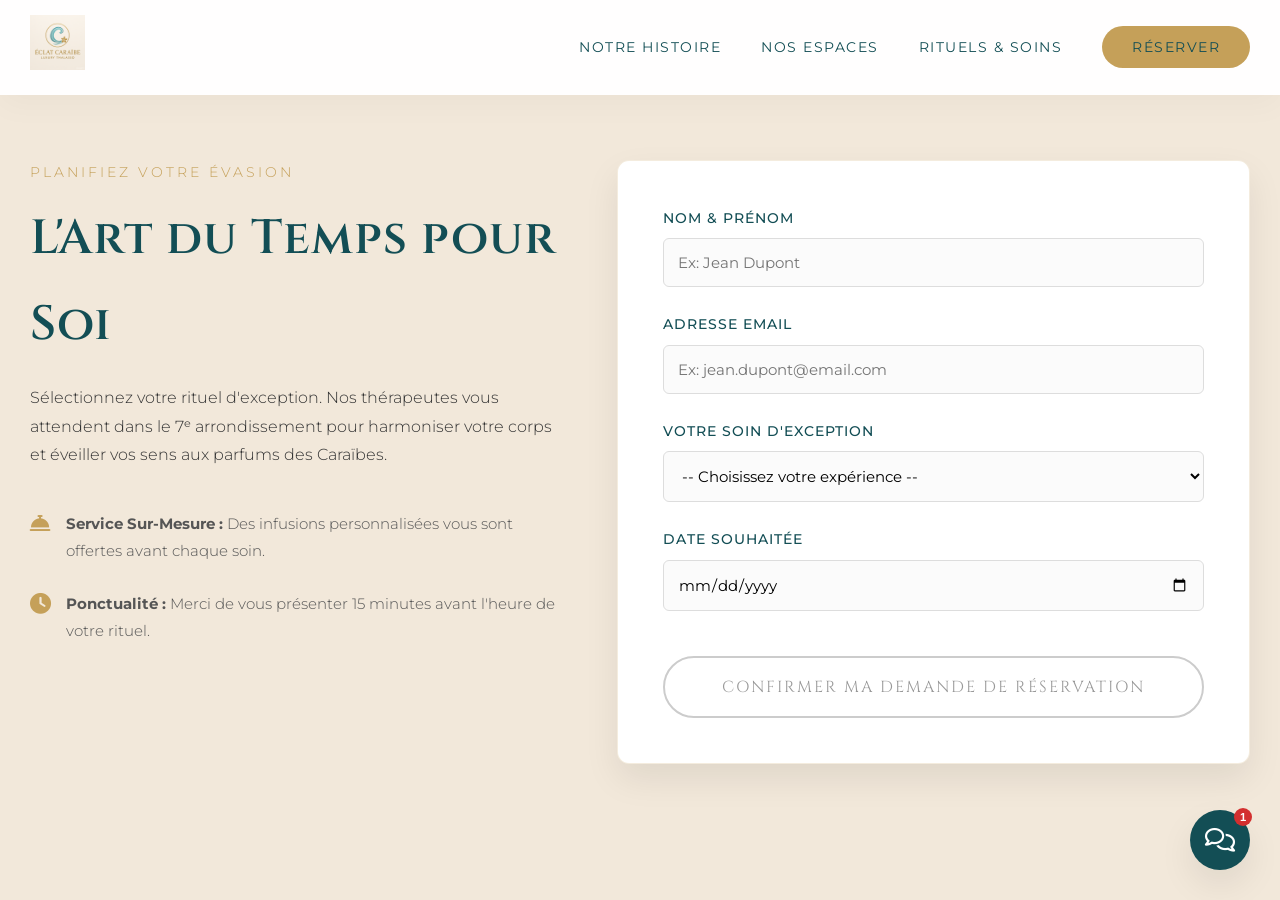
==== formulaire.html @ 7c15fc63 "Add files via upload" ====
<!DOCTYPE html>
<html lang="fr">
<head>
    <meta charset="UTF-8">
    <meta name="viewport" content="width=device-width, initial-scale=1.0">
    <title>Réserver votre Instant | Éclat Caraïbe</title>
    <link rel="stylesheet" href="styles.css">
    <link href="https://fonts.googleapis.com/css2?family=Cinzel:wght@400;600&family=Montserrat:wght@300;400;500&display=swap" rel="stylesheet">
    <link rel="stylesheet" href="https://cdnjs.cloudflare.com/ajax/libs/font-awesome/6.0.0/css/all.min.css">
</head>
<body class="bg-light">

    <header class="scrolled">
        <div class="container nav-container">
            <a href="index.html" class="logo-link">
                <img src="télécharger.png" alt="Éclat Caraïbe Logo" class="logo">
            </a>
            <nav>
                <ul class="nav-links">
                    <li><a href="index.html#concept">Notre Histoire</a></li>
                    <li><a href="index.html#espaces">Nos Espaces</a></li>
                    <li><a href="index.html#rituels">Rituels & Soins</a></li>
                    <li><a href="formulaire.html" class="btn-reserver">Réserver</a></li>
                </ul>
            </nav>
        </div>
    </header>

    <main class="section reservation-section">
        <div class="container unique-form-container">
            
            <div class="form-intro">
                <span class="pre-title">Planifiez votre évasion</span>
                <h1 class="section-title">L'Art du Temps pour Soi</h1>
                <p>Sélectionnez votre rituel d'exception. Nos thérapeutes vous attendent dans le 7ᵉ arrondissement pour harmoniser votre corps et éveiller vos sens aux parfums des Caraïbes.</p>
                
                <div class="info-prestige">
                    <div class="info-item">
                        <i class="fa-solid fa-bell-concierge"></i>
                        <p><strong>Service Sur-Mesure :</strong> Des infusions personnalisées vous sont offertes avant chaque soin.</p>
                    </div>
                    <div class="info-item">
                        <i class="fa-solid fa-clock"></i>
                        <p><strong>Ponctualité :</strong> Merci de vous présenter 15 minutes avant l'heure de votre rituel.</p>
                    </div>
                </div>
            </div>

            <div class="form-card shadow">
                <form id="spa-booking-form">
                    
                    <div class="form-group">
                        <label for="client-name">Nom & Prénom</label>
                        <input type="text" id="client-name" placeholder="Ex: Jean Dupont" required>
                    </div>

                    <div class="form-group">
                        <label for="client-email">Adresse Email</label>
                        <input type="email" id="client-email" placeholder="Ex: jean.dupont@email.com" required>
                    </div>

                    <div class="form-group">
                        <label for="soin-select">Votre Soin d'Exception</label>
                        <select id="soin-select" required>
                            <option value="" disabled selected>-- Choisissez votre expérience --</option>
                            <option value="ocean">Rituel Océan (Soin Signature aux coquillages chauffés) - 1h30</option>
                            <option value="foret">Cabine Forêt Tropicale (Immersion sensorielle Basse-Terre) - 1h00</option>
                            <option value="sel">Grotte de Sel Marin (Purification & Brume des Caraïbes) - 45min</option>
                            <option value="vagues">Massage Vagues des Caraïbes (Huiles précieuses) - 1h15</option>
                            <option value="bassin">Bassin d'Immersion Tropicale (Lagon chauffé privé) - 1h00</option>
                        </select>
                    </div>

                    <div class="form-group">
                        <label for="booking-date">Date Souhaitée</label>
                        <input type="date" id="booking-date" required>
                    </div>

                    <div class="form-group" id="slots-container" style="display:none;">
                        <label>Horaires Disponibles</label>
                        <div class="time-slots-grid">
                            </div>
                        <input type="hidden" id="selected-time" required>
                    </div>

                    <button type="submit" class="btn-outline btn-submit-form" id="btn-valider" disabled>Confirmer ma demande de réservation</button>
                </form>
                <div id="success-message" class="success-box" style="display:none;">
                    <i class="fa-regular fa-circle-check"></i>
                    <h4>Demande Enregistrée</h4>
                    <p>Votre demande de rituel chez Éclat Caraïbe est en cours de validation. Un email de confirmation vous a été envoyé.</p>
                </div>
            </div>

        </div>
    </main>

    <div class="chatbot-wrapper">
        <button class="chatbot-toggle-btn shadow" id="chatbot-toggle">
            <i class="fa-regular fa-comments"></i>
            <span class="badge-bot">1</span>
        </button>

        <div class="chatbot-window shadow" id="chatbot-window">
            <div class="chatbot-header">
                <div class="bot-profile">
                    <div class="bot-avatar">EC</div>
                    <div>
                        <h4>L'Assistant Éclat</h4>
                        <span class="status"><i class="fa-solid fa-circle"></i> En ligne</span>
                    </div>
                </div>
                <button class="close-bot" id="close-chatbot"><i class="fa-solid fa-xmark"></i></button>
            </div>
            
            <div class="chatbot-messages" id="chatbot-messages">
                <div class="msg bot-msg">
                    <p>Bonjour ! Je suis l'assistant virtuel d'Éclat Caraïbe. ✨</p>
                </div>
                <div class="msg bot-msg">
                    <p>Une question sur la <strong>Cabine Forêt Tropicale</strong>, la <strong>Grotte de Sel</strong> ou notre <strong>Rituel Océan</strong> aux coquillages chauds ? Écrivez-moi, je vous guide dans votre voyage.</p>
                </div>
            </div>

            <div class="chatbot-input-area">
                <input type="text" id="chatbot-input" placeholder="Posez votre question ici...">
                <button id="chatbot-send"><i class="fa-solid fa-paper-plane"></i></button>
            </div>
        </div>
    </div>

    <script src="reservation.js"></script>
</body>
</html>
---- styles.css ----
/* =========================================
   FEUILLE DE STYLE V2.0 - ÉCLAT CARAÏBE
   Identité : Chic Parisien & Exotisme Guadeloupéen
   ========================================= */

/* 1. VARIABLES DE MARQUE (La Palette Fusion)
   ----------------------------------------- */
:root {
    /* Couleurs Principales */
    --primary: #134e55;         /* Vert Caraïbes Profond (Océan/Jungle) - de image_3.png */
    --secondary: #c5a059;       /* Or Champagne Parisien (Dorures/Luxe) - de image_0.png */
    
    /* Couleurs de Fond et Neutres */
    --bg-light: #f2e8da;        /* Sable de Marie-Galante (Chaleur) */
    --bg-dark: #1a3c40;         /* Forêt Nocturne (Profondeur) */
    --white: #ffffff;
    
    /* Couleurs de Texte */
    --text-dark: #333333;       /* Texte Principal (Sérieux) */
    --text-light: #f5f5f5;      /* Texte sur fond sombre */
    --text-light-subtle: #b0bec5; /* Gris Volcanique (Sous-titres sur fond sombre) */
    
    /* Typographie de Fusion */
    --font-heading: 'Cinzel', serif;   /* Prestige Parisien (Classique) */
    --font-body: 'Montserrat', sans-serif; /* Structure & Modernité (Lisibilité) */
    
    /* Divers */
    --shadow-premium: 0 15px 35px rgba(0,0,0,0.08); /* Ombre douce et sophistiquée */
    --transition-smooth: 0.4s cubic-bezier(0.4, 0, 0.2, 1);
}

/* 2. BASE & RESET
   ----------------------------------------- */
* {
    margin: 0;
    padding: 0;
    box-sizing: border-box;
}

html {
    scroll-behavior: smooth;
    font-size: 16px; /* Taille de base uniforme */
}

body {
    font-family: var(--font-body);
    color: var(--text-dark);
    background-color: var(--white);
    line-height: 1.8; /* Espacement de texte plus aéré, luxueux */
    font-weight: 300; /* Plus léger, plus chic */
}

.container {
    max-width: 1300px; /* Plus large pour les grands écrans */
    margin: 0 auto;
    padding: 0 30px;
}

.section {
    padding: 120px 0; /* Plus d'espace entre les sections */
}

.bg-light {
    background-color: var(--bg-light);
}

.text-center {
    text-align: center;
}

/* 3. TYPOGRAPHIE NARRATIVE
   ----------------------------------------- */
h1, h2, h3, h4 {
    font-family: var(--font-heading);
    font-weight: 600;
    letter-spacing: 1px; /* Espacement subtil */
}

.section-title {
    font-size: 3rem; /* Grand titre prestigieux */
    color: var(--primary);
    margin-bottom: 15px;
    position: relative;
    display: inline-block;
}

/* Sous-titre texturé */
.section-subtitle {
    font-size: 1.1rem;
    color: var(--secondary);
    margin-bottom: 35px;
    font-weight: 500;
    text-transform: uppercase;
    letter-spacing: 3px; /* Très espacé, signature de luxe */
    font-family: var(--font-body);
}

/* 4. BOUTONS & INTERACTION PREMIUM
   ----------------------------------------- */
a { text-decoration: none; transition: var(--transition-smooth); }

.btn-reserver {
    background-color: var(--secondary);
    color: var(--white);
    padding: 12px 30px;
    border-radius: 30px;
    font-weight: 500;
    font-family: var(--font-body);
    text-transform: uppercase;
    font-size: 0.85rem;
    letter-spacing: 1px;
}

.btn-reserver:hover {
    background-color: #b5952f; /* Or plus chaud au survol */
    transform: translateY(-2px);
}

.btn-outline {
    display: inline-block;
    border: 2px solid var(--secondary);
    color: var(--secondary);
    padding: 18px 50px;
    border-radius: 35px;
    font-size: 1rem;
    font-family: var(--font-heading);
    text-transform: uppercase;
    letter-spacing: 2px;
    transition: var(--transition-smooth);
    margin-top: 40px;
}

.btn-outline:hover {
    background-color: var(--secondary);
    color: var(--white);
    box-shadow: var(--shadow-premium);
}

/* 5. NAVBAR (Élégance discrète)
   ----------------------------------------- */
header {
    position: fixed;
    top: 0;
    width: 100%;
    z-index: 1000;
    transition: var(--transition-smooth);
    padding: 25px 0;
}

/* Navbar Scrollee (Parisienne Classique) */
header.scrolled {
    background-color: rgba(255, 255, 255, 0.96);
    box-shadow: 0 10px 30px rgba(0,0,0,0.03);
    padding: 15px 0;
}

.nav-container {
    display: flex;
    justify-content: space-between;
    align-items: center;
}

.logo {
    height: 70px;
    transition: var(--transition-smooth);
}

header.scrolled .logo {
    height: 55px;
}

.nav-links {
    list-style: none;
    display: flex;
    align-items: center;
    gap: 40px;
}

.nav-links a {
    color: var(--text-light); /* Blanc sur l'image Hero */
    font-weight: 400;
    font-size: 0.9rem;
    text-transform: uppercase;
    letter-spacing: 1.5px;
}

/* Liens sur Navbar Scrollee */
header.scrolled .nav-links a {
    color: var(--primary);
}

header.scrolled .nav-links a:hover {
    color: var(--secondary);
}

/* Hamburger mobile */
.hamburger {
    display: none;
    flex-direction: column;
    gap: 6px;
    cursor: pointer;
}

.hamburger span {
    width: 28px;
    height: 2px;
    background-color: var(--secondary);
}

/* 6. HERO SECTION (L'Image de Marque)
   ----------------------------------------- */
.hero {
    height: 100vh;
    background-size: cover;
    background-position: center;
    display: flex;
    align-items: center;
    justify-content: center;
    text-align: center;
    position: relative;
}

/* Overlay léger pour la lisibilité */
.hero::after {
    content: '';
    position: absolute;
    top: 0; left: 0; width: 100%; height: 100%;
    background: linear-gradient(135deg, rgba(19, 78, 85, 0.6) 0%, rgba(26, 60, 64, 0.2) 100%);
    z-index: 1;
}

.hero-content {
    position: relative;
    z-index: 2;
    max-width: 900px;
    color: var(--text-light);
    padding: 0 20px;
}

.hero h1 {
    font-size: 4.5rem; /* Immense, accrocheur */
    line-height: 1.1;
    margin-bottom: 25px;
    font-weight: 400; /* Légèreté du Cinzel */
}

.hero p {
    font-size: 1.3rem;
    font-weight: 200; /* Ultra léger */
    letter-spacing: 1px;
}

/* 7. CONCEPT SPLIT (Narratif)
   ----------------------------------------- */
.split-layout {
    display: flex;
    align-items: center;
    gap: 80px;
}

.text-content { flex: 1; }
.image-content { flex: 1; }

.text-content h3 {
    font-family: var(--font-body);
    text-transform: uppercase;
    color: var(--secondary);
    font-size: 0.9rem;
    letter-spacing: 3px;
    margin-bottom: 10px;
}

.text-content p {
    margin-bottom: 25px;
    color: #444;
    font-size: 1.1rem;
}

.rounded-img {
    border-radius: 12px;
    width: 100%;
    transition: var(--transition-smooth);
}

.image-content:hover .rounded-img {
    transform: scale(1.02); /* Effet discret de profondeur */
}

.shadow {
    box-shadow: var(--shadow-premium);
}

/* 8. CARDS GRID (Espaces/Luxe)
   ----------------------------------------- */
.grid-3 {
    display: grid;
    grid-template-columns: repeat(3, 1fr);
    gap: 40px;
}

.card {
    background: var(--white);
    border-radius: 12px;
    overflow: hidden;
    box-shadow: 0 5px 20px rgba(0,0,0,0.03); /* Ombre plus légère */
    border-bottom: 4px solid #eee; /* Bordure discrète par défaut */
    transition: var(--transition-smooth);
    display: flex;
    flex-direction: column;
}

.card:hover {
    transform: translateY(-8px);
    border-bottom: 4px solid var(--secondary); /* Bordure dorée au survol */
    box-shadow: var(--shadow-premium);
}

.card img {
    width: 100%;
    height: 280px;
    object-fit: cover;
}

.card-body {
    padding: 35px;
    flex: 1;
    display: flex;
    flex-direction: column;
    justify-content: space-between;
}

.card-body h4 {
    color: var(--primary);
    font-size: 1.4rem;
    margin-bottom: 15px;
    font-family: var(--font-heading);
}

.card-body p {
    color: #666;
    font-size: 0.95rem;
    margin-bottom: 20px;
}

/* Plan 3D */
.full-img {
    width: 100%;
    max-width: 900px;
    display: block;
    margin: 0 auto;
}

/* 9. SERVICES LIST (Menu Prestige)
   ----------------------------------------- */
.services-list {
    max-width: 850px;
    margin: 60px auto 0;
}

.service-item {
    border-bottom: 1px solid #eee; /* Ligne de séparation fine */
    padding: 35px 0;
    transition: var(--transition-smooth);
}

.service-item:hover {
    background-color: #fafafa;
    padding-left: 10px; /* Effet discret de décalage */
}

.service-item:last-child { border-bottom: none; }

.service-header {
    display: flex;
    justify-content: space-between;
    align-items: center;
    margin-bottom: 15px;
}

.service-header h4 {
    color: var(--primary);
    font-size: 1.5rem;
    font-family: var(--font-heading);
}

.price {
    background-color: var(--bg-light); /* Fond de sous-titre doré doux */
    color: var(--secondary);
    padding: 6px 18px;
    border-radius: 20px;
    font-size: 0.8rem;
    font-weight: 600;
    text-transform: uppercase;
    font-family: var(--font-body);
    letter-spacing: 1px;
}

.service-item p { 
    color: #555; 
    font-weight: 300;
    max-width: 700px;
}

/* 10. FOOTER (Conclusion Sobre)
   ----------------------------------------- */
footer {
    background-color: var(--primary);
    color: var(--text-light);
    padding: 80px 0 30px;
}

.footer-grid {
    display: grid;
    grid-template-columns: 2fr 1fr 1fr;
    gap: 50px;
    margin-bottom: 50px;
}

.footer-logo {
    height: 90px;
    margin-bottom: 25px;
    filter: brightness(0) invert(1); /* Logo en blanc */
}

.footer-brand p {
    color: var(--text-light-subtle);
    font-family: var(--font-body);
    font-weight: 200;
    max-width: 400px;
}

footer h4 {
    color: var(--secondary);
    margin-bottom: 25px;
    font-size: 1.2rem;
    text-transform: uppercase;
    letter-spacing: 2px;
    font-family: var(--font-body);
}

.footer-contact p, .footer-social a {
    color: var(--text-light-subtle);
    margin-bottom: 12px;
    display: block;
    font-weight: 300;
}

.footer-social ul { list-style: none; }
.footer-social a:hover { color: var(--secondary); }

.footer-bottom {
    text-align: center;
    padding-top: 30px;
    border-top: 1px solid rgba(255,255,255,0.05); /* Ligne très discrète */
    color: rgba(255,255,255,0.3); /* Texte estompé */
    font-size: 0.85rem;
}

/* 11. RESPONSIVE DESIGN (Adaptabilité)
   ----------------------------------------- */
@media (max-width: 1024px) {
    .hero h1 { font-size: 3.5rem; }
    .split-layout { gap: 40px; flex-direction: column; text-align: center;}
    .grid-3 { grid-template-columns: 1fr 1fr; }
    .footer-grid { grid-template-columns: 1fr 1fr; }
}

@media (max-width: 768px) {
    .section { padding: 80px 0; }
    .section-title { font-size: 2.2rem; }
    .nav-links { display: none; } /* Hamburger nécessaire pour complet mobile */
    .hamburger { display: flex; }
    .hero h1 { font-size: 2.8rem; }
    .grid-3, .footer-grid { grid-template-columns: 1fr; }
    .hero-content p { font-size: 1rem; }
}

/* =========================================
   STYLES COMPLÉMENTAIRES - FORMULAIRE & CHATBOT
   ========================================= */

/* Layout du formulaire */
.reservation-section {
    padding-top: 160px; /* Espace pour la navbar fixe */
}

.unique-form-container {
    display: grid;
    grid-template-columns: 1fr 1.2fr;
    gap: 60px;
    align-items: start;
}

.form-intro .pre-title {
    font-size: 0.9rem;
    text-transform: uppercase;
    letter-spacing: 3px;
    color: var(--secondary);
    display: block;
    margin-bottom: 10px;
}

.info-prestige {
    margin-top: 40px;
}

.info-item {
    display: flex;
    align-items: flex-start;
    gap: 15px;
    margin-bottom: 25px;
}

.info-item i {
    color: var(--secondary);
    font-size: 1.3rem;
    margin-top: 4px;
}

.info-item p {
    font-size: 0.95rem;
    color: #555;
}

/* Carte Formulaire */
.form-card {
    background: var(--white);
    padding: 45px;
    border-radius: 12px;
    border: 1px solid rgba(197, 160, 89, 0.2);
}

.form-group {
    margin-bottom: 25px;
}

.form-group label {
    display: block;
    font-size: 0.85rem;
    font-weight: 500;
    text-transform: uppercase;
    letter-spacing: 1px;
    margin-bottom: 8px;
    color: var(--primary);
}

.form-group input[type="text"],
.form-group input[type="email"],
.form-group input[type="date"],
.form-group select {
    width: 100%;
    padding: 14px;
    border: 1px solid #ddd;
    border-radius: 6px;
    font-family: var(--font-body);
    font-size: 0.95rem;
    transition: var(--transition-smooth);
    background-color: #fbfbfb;
}

.form-group input:focus,
.form-group select:focus {
    outline: none;
    border-color: var(--secondary);
    background-color: var(--white);
    box-shadow: 0 0 8px rgba(197, 160, 89, 0.15);
}

/* Grille des Horaires disponibles */
.time-slots-grid {
    display: grid;
    grid-template-columns: repeat(auto-fill, minmax(90px, 1fr));
    gap: 12px;
    margin-top: 10px;
}

.slot-btn {
    background: var(--white);
    border: 1px solid #ccc;
    padding: 10px;
    text-align: center;
    border-radius: 6px;
    cursor: pointer;
    font-size: 0.9rem;
    font-weight: 400;
    transition: all 0.2s ease;
}

.slot-btn:hover {
    border-color: var(--primary);
    color: var(--primary);
}

.slot-btn.active {
    background-color: var(--primary);
    color: var(--white);
    border-color: var(--primary);
}

.btn-submit-form {
    width: 100%;
    margin-top: 20px;
}

.btn-submit-form:disabled {
    border-color: #ccc;
    color: #999;
    cursor: not-allowed;
    background: none;
}

.success-box {
    text-align: center;
    padding: 20px 0;
}

.success-box i {
    font-size: 3.5rem;
    color: #2e7d32;
    margin-bottom: 15px;
}

.success-box h4 {
    font-size: 1.5rem;
    color: var(--primary);
    margin-bottom: 10px;
}

/* =========================================
   STYLE DU TCHATBOT EN COIN
   ========================================= */
.chatbot-wrapper {
    position: fixed;
    bottom: 30px;
    right: 30px;
    z-index: 2000;
    font-family: var(--font-body);
}

/* Bouton Rond Flottant */
.chatbot-toggle-btn {
    width: 60px;
    height: 60px;
    border-radius: 50%;
    background-color: var(--primary);
    color: var(--white);
    border: none;
    cursor: pointer;
    font-size: 1.5rem;
    display: flex;
    align-items: center;
    justify-content: center;
    position: relative;
    transition: var(--transition-smooth);
}

.chatbot-toggle-btn:hover {
    background-color: var(--secondary);
    transform: scale(1.05);
}

.badge-bot {
    position: absolute;
    top: -2px;
    right: -2px;
    background: #d32f2f;
    color: white;
    font-size: 0.7rem;
    width: 18px;
    height: 18px;
    border-radius: 50%;
    display: flex;
    align-items: center;
    justify-content: center;
    font-weight: bold;
}

/* Fenêtre principale du Chat */
.chatbot-window {
    position: absolute;
    bottom: 80px;
    right: 0;
    width: 360px;
    height: 480px;
    background: var(--white);
    border-radius: 12px;
    display: flex;
    flex-direction: column;
    overflow: hidden;
    transform: translateY(20px);
    opacity: 0;
    pointer-events: none;
    transition: all 0.3s cubic-bezier(0.4, 0, 0.2, 1);
    border: 1px solid rgba(19, 78, 85, 0.1);
}

.chatbot-window.open {
    transform: translateY(0);
    opacity: 1;
    pointer-events: auto;
}

/* Header de la fenêtre */
.chatbot-header {
    background: var(--primary);
    color: var(--white);
    padding: 15px 20px;
    display: flex;
    justify-content: space-between;
    align-items: center;
}

.bot-profile {
    display: flex;
    align-items: center;
    gap: 12px;
}

.bot-avatar {
    width: 35px;
    height: 35px;
    border-radius: 50%;
    background: var(--secondary);
    color: var(--white);
    font-family: var(--font-heading);
    font-weight: bold;
    display: flex;
    align-items: center;
    justify-content: center;
    font-size: 0.8rem;
}

.bot-profile h4 {
    font-size: 0.95rem;
    margin: 0;
}

.bot-profile .status {
    font-size: 0.75rem;
    color: #81c784;
}

.bot-profile .status i {
    font-size: 0.6rem;
    margin-right: 3px;
}

.close-bot {
    background: none;
    border: none;
    color: rgba(255,255,255,0.7);
    cursor: pointer;
    font-size: 1.2rem;
}

.close-bot:hover { color: var(--white); }

/* Zone des Messages */
.chatbot-messages {
    flex: 1;
    padding: 20px;
    overflow-y: auto;
    background-color: #f8f9fa;
    display: flex;
    flex-direction: column;
    gap: 15px;
}

.msg {
    max-width: 80px;
    max-width: 80%;
    padding: 12px 16px;
    border-radius: 14px;
    font-size: 0.9rem;
    line-height: 1.4;
}

.bot-msg {
    background: #eaeaea;
    color: #333;
    align-self: flex-start;
    border-top-left-radius: 2px;
}

.user-msg {
    background: var(--primary);
    color: var(--white);
    align-self: flex-end;
    border-top-right-radius: 2px;
}

/* Zone de Saisie */
.chatbot-input-area {
    padding: 15px;
    border-top: 1px solid #eee;
    display: flex;
    gap: 10px;
    background: var(--white);
}

.chatbot-input-area input {
    flex: 1;
    border: 1px solid #ddd;
    padding: 10px 15px;
    border-radius: 20px;
    outline: none;
    font-family: var(--font-body);
    font-size: 0.9rem;
}

.chatbot-input-area button {
    background: var(--primary);
    color: var(--white);
    border: none;
    width: 40px;
    height: 40px;
    border-radius: 50%;
    cursor: pointer;
    transition: var(--transition-smooth);
}

.chatbot-input-area button:hover {
    background-color: var(--secondary);
}

/* Version Responsive Mobile */
@media (max-width: 768px) {
    .unique-form-container {
        grid-template-columns: 1fr;
        gap: 30px;
    }
    .form-card { padding: 25px; }
    .chatbot-window {
        width: calc(100vw - 40px);
        right: -10px;
    }
}
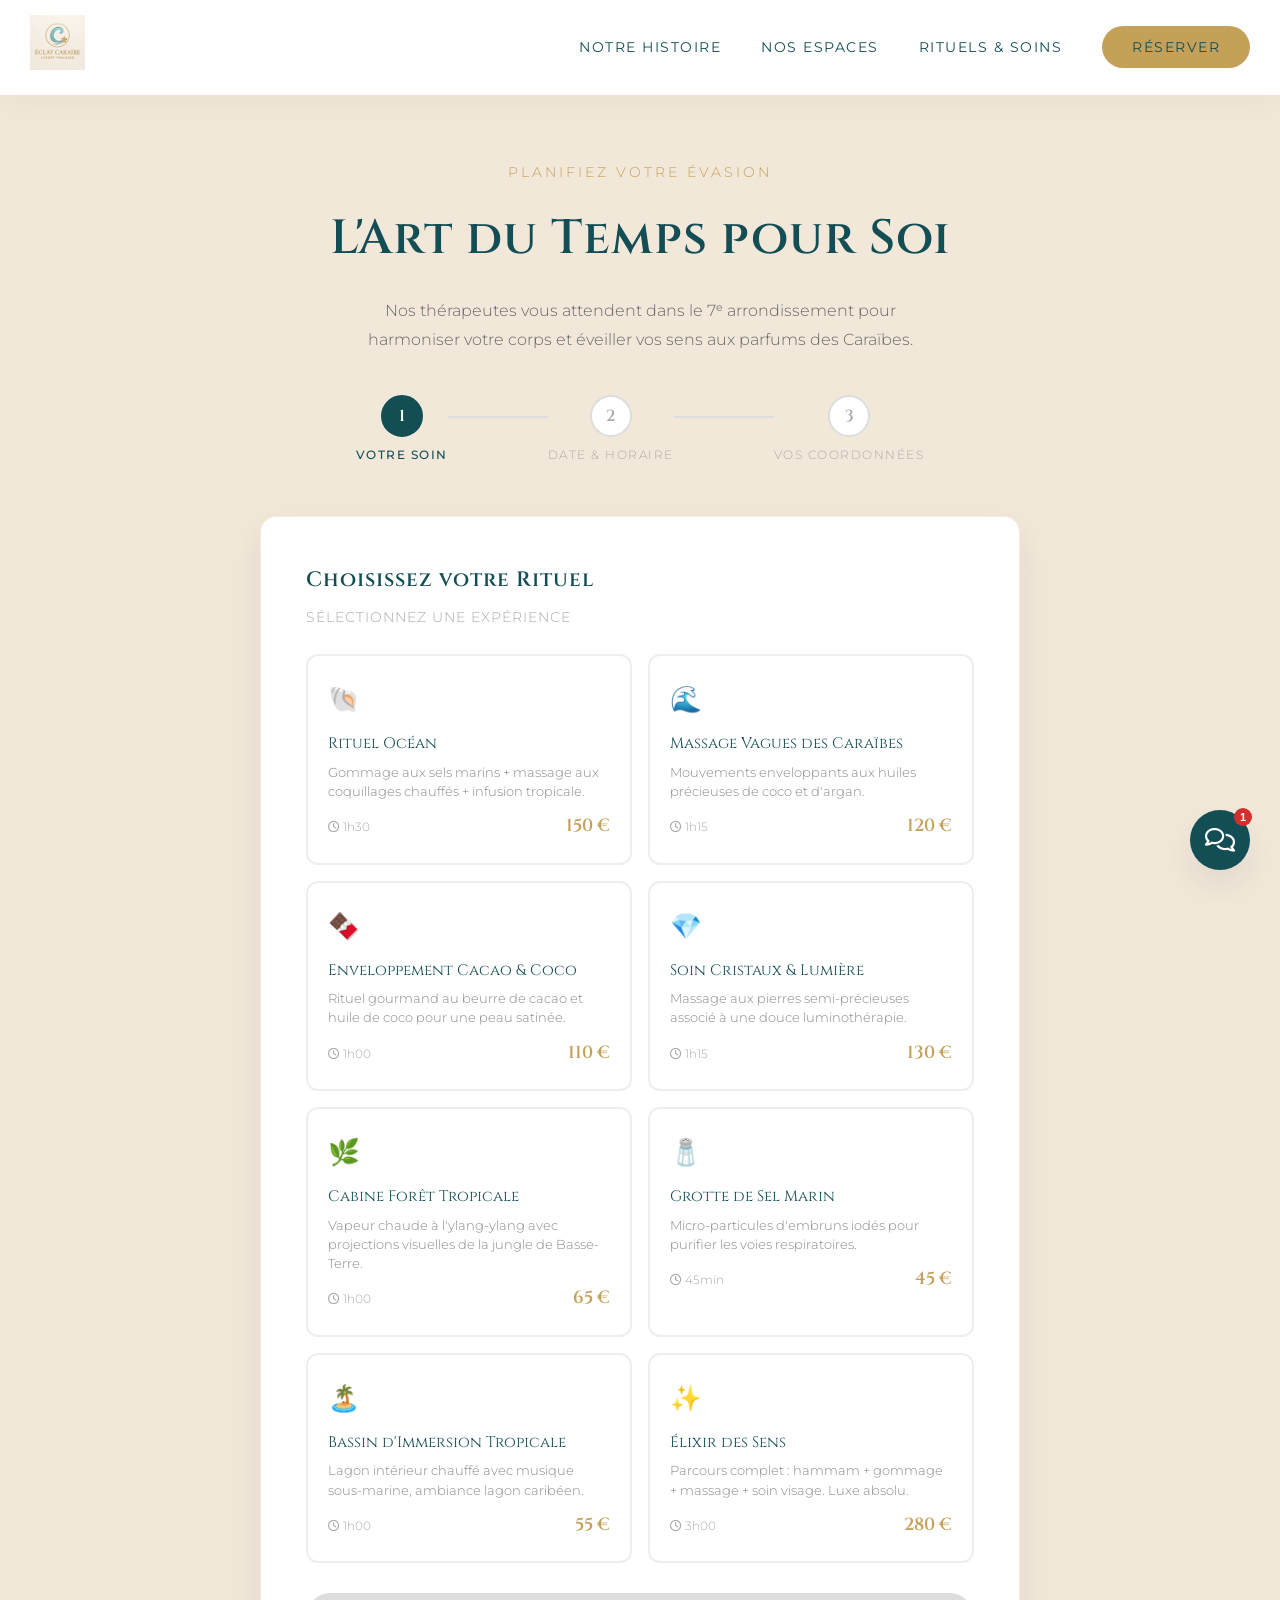
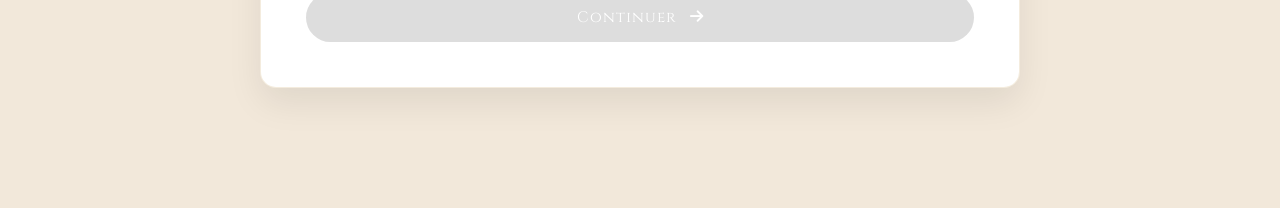
==== commit 9283e316: "Update formulaire.html" ====
--- a/formulaire.html
+++ b/formulaire.html
@@ -7,6 +7,349 @@
     <link rel="stylesheet" href="styles.css">
     <link href="https://fonts.googleapis.com/css2?family=Cinzel:wght@400;600&family=Montserrat:wght@300;400;500&display=swap" rel="stylesheet">
     <link rel="stylesheet" href="https://cdnjs.cloudflare.com/ajax/libs/font-awesome/6.0.0/css/all.min.css">
+    <style>
+        /* ── STEPPER ── */
+        .stepper {
+            display: flex;
+            align-items: center;
+            justify-content: center;
+            gap: 0;
+            margin-bottom: 50px;
+        }
+        .step {
+            display: flex;
+            flex-direction: column;
+            align-items: center;
+            gap: 8px;
+            position: relative;
+        }
+        .step-circle {
+            width: 42px;
+            height: 42px;
+            border-radius: 50%;
+            border: 2px solid #ddd;
+            background: #fff;
+            color: #aaa;
+            font-family: var(--font-heading);
+            font-size: 1rem;
+            display: flex;
+            align-items: center;
+            justify-content: center;
+            transition: all 0.4s ease;
+            font-weight: 600;
+            position: relative;
+            z-index: 1;
+        }
+        .step.active .step-circle {
+            border-color: var(--primary);
+            background: var(--primary);
+            color: #fff;
+        }
+        .step.done .step-circle {
+            border-color: var(--secondary);
+            background: var(--secondary);
+            color: #fff;
+        }
+        .step-label {
+            font-size: 0.72rem;
+            text-transform: uppercase;
+            letter-spacing: 1.5px;
+            color: #aaa;
+            font-family: var(--font-body);
+            white-space: nowrap;
+        }
+        .step.active .step-label { color: var(--primary); font-weight: 500; }
+        .step.done .step-label { color: var(--secondary); }
+
+        .step-line {
+            flex: 1;
+            height: 2px;
+            background: #ddd;
+            min-width: 50px;
+            max-width: 100px;
+            margin-bottom: 26px;
+            transition: background 0.4s ease;
+        }
+        .step-line.done { background: var(--secondary); }
+
+        /* ── PANELS ── */
+        .booking-panel { display: none; }
+        .booking-panel.active { display: block; }
+
+        /* ── SOIN CARDS ── */
+        .soins-grid {
+            display: grid;
+            grid-template-columns: 1fr 1fr;
+            gap: 16px;
+            margin-bottom: 30px;
+        }
+        .soin-card {
+            border: 2px solid #eee;
+            border-radius: 12px;
+            padding: 20px;
+            cursor: pointer;
+            transition: all 0.3s ease;
+            background: #fff;
+            position: relative;
+        }
+        .soin-card:hover {
+            border-color: var(--primary);
+            transform: translateY(-2px);
+            box-shadow: 0 8px 20px rgba(0,0,0,0.06);
+        }
+        .soin-card.selected {
+            border-color: var(--secondary);
+            background: linear-gradient(135deg, rgba(197,160,89,0.06), rgba(19,78,85,0.03));
+        }
+        .soin-card .soin-check {
+            position: absolute;
+            top: 12px;
+            right: 12px;
+            width: 22px;
+            height: 22px;
+            border-radius: 50%;
+            background: var(--secondary);
+            color: #fff;
+            font-size: 0.65rem;
+            display: none;
+            align-items: center;
+            justify-content: center;
+        }
+        .soin-card.selected .soin-check { display: flex; }
+        .soin-card .soin-icon { font-size: 1.6rem; margin-bottom: 8px; }
+        .soin-card .soin-name {
+            font-family: var(--font-heading);
+            color: var(--primary);
+            font-size: 0.95rem;
+            margin-bottom: 5px;
+        }
+        .soin-card .soin-desc {
+            font-size: 0.8rem;
+            color: #888;
+            line-height: 1.5;
+            margin-bottom: 10px;
+        }
+        .soin-card .soin-meta {
+            display: flex;
+            justify-content: space-between;
+            align-items: center;
+        }
+        .soin-card .soin-duration {
+            font-size: 0.75rem;
+            color: #aaa;
+        }
+        .soin-card .soin-price {
+            font-family: var(--font-heading);
+            color: var(--secondary);
+            font-size: 1.1rem;
+            font-weight: 600;
+        }
+
+        /* ── CALENDRIER ── */
+        .cal-nav {
+            display: flex;
+            align-items: center;
+            justify-content: space-between;
+            margin-bottom: 16px;
+        }
+        .cal-nav button {
+            background: none;
+            border: 1px solid #ddd;
+            border-radius: 8px;
+            width: 36px;
+            height: 36px;
+            cursor: pointer;
+            color: var(--primary);
+            font-size: 1rem;
+            display: flex;
+            align-items: center;
+            justify-content: center;
+            transition: all 0.2s;
+        }
+        .cal-nav button:hover { background: var(--primary); color: #fff; border-color: var(--primary); }
+        .cal-month {
+            font-family: var(--font-heading);
+            color: var(--primary);
+            font-size: 1rem;
+            text-transform: capitalize;
+        }
+        .cal-grid {
+            display: grid;
+            grid-template-columns: repeat(7, 1fr);
+            gap: 4px;
+        }
+        .cal-day-name {
+            text-align: center;
+            font-size: 0.7rem;
+            text-transform: uppercase;
+            letter-spacing: 1px;
+            color: #bbb;
+            padding: 4px 0;
+            font-family: var(--font-body);
+        }
+        .cal-day {
+            text-align: center;
+            padding: 9px 4px;
+            border-radius: 8px;
+            cursor: pointer;
+            font-size: 0.88rem;
+            color: var(--text-dark);
+            transition: all 0.2s;
+            border: 2px solid transparent;
+        }
+        .cal-day:hover:not(.disabled):not(.empty) { background: rgba(19,78,85,0.08); }
+        .cal-day.selected { background: var(--primary); color: #fff; font-weight: 600; }
+        .cal-day.today { border-color: var(--secondary); font-weight: 600; color: var(--secondary); }
+        .cal-day.disabled, .cal-day.empty { color: #ddd; cursor: default; }
+
+        /* ── CRENEAUX ── */
+        .slots-label {
+            font-size: 0.85rem;
+            text-transform: uppercase;
+            letter-spacing: 1px;
+            color: var(--primary);
+            font-weight: 500;
+            margin: 24px 0 12px;
+            font-family: var(--font-body);
+        }
+        .slots-grid {
+            display: grid;
+            grid-template-columns: repeat(3, 1fr);
+            gap: 10px;
+            margin-bottom: 20px;
+        }
+        .slot-btn {
+            background: #fff;
+            border: 1px solid #ddd;
+            padding: 11px 8px;
+            text-align: center;
+            border-radius: 8px;
+            cursor: pointer;
+            font-size: 0.9rem;
+            font-weight: 400;
+            font-family: var(--font-body);
+            transition: all 0.2s;
+            color: var(--text-dark);
+        }
+        .slot-btn:hover { border-color: var(--primary); color: var(--primary); }
+        .slot-btn.active { background: var(--primary); color: #fff; border-color: var(--primary); font-weight: 500; }
+
+        /* ── RECAP ── */
+        .recap-box {
+            background: linear-gradient(135deg, rgba(19,78,85,0.04), rgba(197,160,89,0.05));
+            border: 1px solid rgba(197,160,89,0.25);
+            border-radius: 12px;
+            padding: 28px;
+            margin-bottom: 28px;
+        }
+        .recap-title {
+            font-family: var(--font-heading);
+            color: var(--primary);
+            font-size: 1rem;
+            margin-bottom: 18px;
+            display: flex;
+            align-items: center;
+            gap: 10px;
+        }
+        .recap-title i { color: var(--secondary); }
+        .recap-row {
+            display: flex;
+            justify-content: space-between;
+            align-items: flex-start;
+            padding: 10px 0;
+            border-bottom: 1px solid rgba(0,0,0,0.06);
+            font-size: 0.9rem;
+        }
+        .recap-row:last-child { border-bottom: none; padding-bottom: 0; }
+        .recap-key { color: #888; font-size: 0.82rem; text-transform: uppercase; letter-spacing: 1px; }
+        .recap-val { color: var(--primary); font-weight: 500; text-align: right; }
+        .recap-price-row {
+            display: flex;
+            justify-content: space-between;
+            align-items: center;
+            margin-top: 16px;
+            padding-top: 16px;
+            border-top: 2px solid rgba(197,160,89,0.3);
+        }
+        .recap-total-label { font-family: var(--font-heading); color: var(--primary); font-size: 0.9rem; }
+        .recap-total-price { font-family: var(--font-heading); color: var(--secondary); font-size: 1.8rem; }
+
+        /* ── BOUTONS NAVIGATION ── */
+        .btn-nav-group {
+            display: flex;
+            gap: 12px;
+            margin-top: 24px;
+        }
+        .btn-back {
+            background: none;
+            border: 1px solid #ddd;
+            color: #888;
+            padding: 14px 28px;
+            border-radius: 30px;
+            cursor: pointer;
+            font-family: var(--font-body);
+            font-size: 0.9rem;
+            transition: all 0.2s;
+        }
+        .btn-back:hover { border-color: var(--primary); color: var(--primary); }
+        .btn-next {
+            flex: 1;
+            background: var(--primary);
+            color: #fff;
+            border: none;
+            padding: 14px 28px;
+            border-radius: 30px;
+            cursor: pointer;
+            font-family: var(--font-heading);
+            font-size: 0.95rem;
+            letter-spacing: 1px;
+            transition: all 0.3s;
+        }
+        .btn-next:hover { background: var(--secondary); }
+        .btn-next:disabled { background: #ddd; cursor: not-allowed; }
+
+        /* ── SUCCESS ── */
+        .success-box {
+            text-align: center;
+            padding: 40px 20px;
+        }
+        .success-box .check-anim {
+            width: 70px;
+            height: 70px;
+            border-radius: 50%;
+            background: linear-gradient(135deg, var(--primary), var(--secondary));
+            margin: 0 auto 20px;
+            display: flex;
+            align-items: center;
+            justify-content: center;
+            font-size: 2rem;
+            color: #fff;
+        }
+        .success-box h3 {
+            font-family: var(--font-heading);
+            color: var(--primary);
+            font-size: 1.6rem;
+            margin-bottom: 10px;
+        }
+        .success-box p { color: #666; margin-bottom: 8px; }
+        .success-recap {
+            background: var(--bg-light);
+            border-radius: 10px;
+            padding: 20px;
+            margin: 24px 0;
+            text-align: left;
+        }
+        .success-recap p { margin-bottom: 6px; font-size: 0.9rem; color: #555; }
+        .success-recap strong { color: var(--primary); }
+
+        /* ── RESPONSIVE ── */
+        @media (max-width: 600px) {
+            .soins-grid { grid-template-columns: 1fr; }
+            .slots-grid { grid-template-columns: repeat(2, 1fr); }
+            .step-label { display: none; }
+            .step-line { min-width: 30px; }
+        }
+    </style>
 </head>
 <body class="bg-light">
 
@@ -16,91 +359,177 @@
                 <img src="télécharger.png" alt="Éclat Caraïbe Logo" class="logo">
             </a>
             <nav>
-                <ul class="nav-links">
+                <ul class="nav-links" id="nav-links-form">
                     <li><a href="index.html#concept">Notre Histoire</a></li>
                     <li><a href="index.html#espaces">Nos Espaces</a></li>
                     <li><a href="index.html#rituels">Rituels & Soins</a></li>
                     <li><a href="formulaire.html" class="btn-reserver">Réserver</a></li>
                 </ul>
             </nav>
+            <button class="hamburger" id="hamburger-form" aria-label="Menu">
+                <span></span><span></span><span></span>
+            </button>
         </div>
     </header>
 
     <main class="section reservation-section">
-        <div class="container unique-form-container">
-            
-            <div class="form-intro">
+        <div class="container" style="max-width: 820px;">
+
+            <div class="form-intro" style="text-align:center; margin-bottom: 40px;">
                 <span class="pre-title">Planifiez votre évasion</span>
-                <h1 class="section-title">L'Art du Temps pour Soi</h1>
-                <p>Sélectionnez votre rituel d'exception. Nos thérapeutes vous attendent dans le 7ᵉ arrondissement pour harmoniser votre corps et éveiller vos sens aux parfums des Caraïbes.</p>
-                
-                <div class="info-prestige">
-                    <div class="info-item">
-                        <i class="fa-solid fa-bell-concierge"></i>
-                        <p><strong>Service Sur-Mesure :</strong> Des infusions personnalisées vous sont offertes avant chaque soin.</p>
+                <h1 class="section-title center">L'Art du Temps pour Soi</h1>
+                <p style="max-width:560px; margin: 0 auto; color:#666;">Nos thérapeutes vous attendent dans le 7ᵉ arrondissement pour harmoniser votre corps et éveiller vos sens aux parfums des Caraïbes.</p>
+            </div>
+
+            <!-- STEPPER -->
+            <div class="stepper" id="stepper">
+                <div class="step active" id="step-ind-1">
+                    <div class="step-circle">1</div>
+                    <span class="step-label">Votre Soin</span>
+                </div>
+                <div class="step-line" id="line-1"></div>
+                <div class="step" id="step-ind-2">
+                    <div class="step-circle">2</div>
+                    <span class="step-label">Date & Horaire</span>
+                </div>
+                <div class="step-line" id="line-2"></div>
+                <div class="step" id="step-ind-3">
+                    <div class="step-circle">3</div>
+                    <span class="step-label">Vos Coordonnées</span>
+                </div>
+            </div>
+
+            <!-- CARTE PRINCIPALE -->
+            <div class="form-card shadow" style="border-radius:16px;">
+
+                <!-- ÉTAPE 1 : Choix du soin -->
+                <div class="booking-panel active" id="panel-1">
+                    <h3 style="font-family:var(--font-heading); color:var(--primary); margin-bottom:6px; font-size:1.3rem;">Choisissez votre Rituel</h3>
+                    <p style="color:#aaa; font-size:0.88rem; margin-bottom:24px; text-transform:uppercase; letter-spacing:1px;">Sélectionnez une expérience</p>
+
+                    <div class="soins-grid" id="soins-grid">
+                        <!-- Injecté par JS -->
                     </div>
-                    <div class="info-item">
-                        <i class="fa-solid fa-clock"></i>
-                        <p><strong>Ponctualité :</strong> Merci de vous présenter 15 minutes avant l'heure de votre rituel.</p>
+
+                    <div class="btn-nav-group">
+                        <button class="btn-next" id="btn-step1-next" disabled onclick="goToStep(2)">
+                            Continuer <i class="fa-solid fa-arrow-right" style="margin-left:8px;"></i>
+                        </button>
                     </div>
                 </div>
-            </div>
-
-            <div class="form-card shadow">
-                <form id="spa-booking-form">
-                    
-                    <div class="form-group">
-                        <label for="client-name">Nom & Prénom</label>
-                        <input type="text" id="client-name" placeholder="Ex: Jean Dupont" required>
+
+                <!-- ÉTAPE 2 : Date & Horaire -->
+                <div class="booking-panel" id="panel-2">
+                    <h3 style="font-family:var(--font-heading); color:var(--primary); margin-bottom:6px; font-size:1.3rem;">Choisissez votre Date</h3>
+                    <p style="color:#aaa; font-size:0.88rem; margin-bottom:24px; text-transform:uppercase; letter-spacing:1px;">Sélectionnez un jour et un horaire disponible</p>
+
+                    <!-- Calendrier -->
+                    <div style="background:#f9f7f4; border-radius:12px; padding:20px; margin-bottom:8px;">
+                        <div class="cal-nav">
+                            <button onclick="changeMonth(-1)"><i class="fa-solid fa-chevron-left"></i></button>
+                            <span class="cal-month" id="cal-month-label"></span>
+                            <button onclick="changeMonth(1)"><i class="fa-solid fa-chevron-right"></i></button>
+                        </div>
+                        <div class="cal-grid" id="cal-grid"></div>
                     </div>
 
-                    <div class="form-group">
-                        <label for="client-email">Adresse Email</label>
-                        <input type="email" id="client-email" placeholder="Ex: jean.dupont@email.com" required>
+                    <!-- Créneaux -->
+                    <div id="slots-section" style="display:none;">
+                        <p class="slots-label"><i class="fa-regular fa-clock" style="margin-right:6px;"></i>Horaires disponibles</p>
+                        <div class="slots-grid" id="slots-grid"></div>
                     </div>
 
-                    <div class="form-group">
-                        <label for="soin-select">Votre Soin d'Exception</label>
-                        <select id="soin-select" required>
-                            <option value="" disabled selected>-- Choisissez votre expérience --</option>
-                            <option value="ocean">Rituel Océan (Soin Signature aux coquillages chauffés) - 1h30</option>
-                            <option value="foret">Cabine Forêt Tropicale (Immersion sensorielle Basse-Terre) - 1h00</option>
-                            <option value="sel">Grotte de Sel Marin (Purification & Brume des Caraïbes) - 45min</option>
-                            <option value="vagues">Massage Vagues des Caraïbes (Huiles précieuses) - 1h15</option>
-                            <option value="bassin">Bassin d'Immersion Tropicale (Lagon chauffé privé) - 1h00</option>
-                        </select>
+                    <div class="btn-nav-group">
+                        <button class="btn-back" onclick="goToStep(1)"><i class="fa-solid fa-arrow-left" style="margin-right:6px;"></i> Retour</button>
+                        <button class="btn-next" id="btn-step2-next" disabled onclick="goToStep(3)">
+                            Continuer <i class="fa-solid fa-arrow-right" style="margin-left:8px;"></i>
+                        </button>
                     </div>
-
-                    <div class="form-group">
-                        <label for="booking-date">Date Souhaitée</label>
-                        <input type="date" id="booking-date" required>
+                </div>
+
+                <!-- ÉTAPE 3 : Coordonnées + Récapitulatif -->
+                <div class="booking-panel" id="panel-3">
+                    <!-- Récap -->
+                    <div class="recap-box">
+                        <p class="recap-title"><i class="fa-solid fa-sparkles"></i> Récapitulatif de votre réservation</p>
+                        <div class="recap-row">
+                            <span class="recap-key">Rituel</span>
+                            <span class="recap-val" id="recap-soin">—</span>
+                        </div>
+                        <div class="recap-row">
+                            <span class="recap-key">Date</span>
+                            <span class="recap-val" id="recap-date">—</span>
+                        </div>
+                        <div class="recap-row">
+                            <span class="recap-key">Horaire</span>
+                            <span class="recap-val" id="recap-heure">—</span>
+                        </div>
+                        <div class="recap-row">
+                            <span class="recap-key">Durée</span>
+                            <span class="recap-val" id="recap-duree">—</span>
+                        </div>
+                        <div class="recap-price-row">
+                            <span class="recap-total-label">Total estimé</span>
+                            <span class="recap-total-price" id="recap-prix">—</span>
+                        </div>
                     </div>
 
-                    <div class="form-group" id="slots-container" style="display:none;">
-                        <label>Horaires Disponibles</label>
-                        <div class="time-slots-grid">
-                            </div>
-                        <input type="hidden" id="selected-time" required>
-                    </div>
-
-                    <button type="submit" class="btn-outline btn-submit-form" id="btn-valider" disabled>Confirmer ma demande de réservation</button>
-                </form>
-                <div id="success-message" class="success-box" style="display:none;">
-                    <i class="fa-regular fa-circle-check"></i>
-                    <h4>Demande Enregistrée</h4>
-                    <p>Votre demande de rituel chez Éclat Caraïbe est en cours de validation. Un email de confirmation vous a été envoyé.</p>
+                    <!-- Formulaire coordonnées -->
+                    <h3 style="font-family:var(--font-heading); color:var(--primary); margin-bottom:20px; font-size:1.2rem;">Vos Coordonnées</h3>
+
+                    <form id="spa-booking-form" novalidate>
+                        <div class="form-group">
+                            <label for="client-name">Nom & Prénom <span style="color:#c00;">*</span></label>
+                            <input type="text" id="client-name" placeholder="Ex : Marie Dupont" required>
+                        </div>
+                        <div class="form-group">
+                            <label for="client-email">Adresse Email <span style="color:#c00;">*</span></label>
+                            <input type="email" id="client-email" placeholder="Ex : marie.dupont@email.com" required>
+                        </div>
+                        <div class="form-group">
+                            <label for="client-phone">Téléphone</label>
+                            <input type="tel" id="client-phone" placeholder="Ex : +33 6 12 34 56 78">
+                        </div>
+                        <div class="form-group">
+                            <label for="client-notes">Message ou demande particulière</label>
+                            <textarea id="client-notes" rows="3" placeholder="Allergie, préférence de thérapeute, occasion spéciale..." style="width:100%; padding:14px; border:1px solid #ddd; border-radius:6px; font-family:var(--font-body); font-size:0.95rem; resize:vertical; background:#fbfbfb; transition:all 0.3s;"></textarea>
+                        </div>
+
+                        <div style="background:rgba(197,160,89,0.08); border-radius:8px; padding:14px; margin-bottom:20px; display:flex; gap:12px; align-items:flex-start;">
+                            <i class="fa-solid fa-circle-info" style="color:var(--secondary); margin-top:2px; flex-shrink:0;"></i>
+                            <p style="font-size:0.83rem; color:#777; line-height:1.6; margin:0;">Merci de vous présenter <strong>15 minutes avant</strong> votre rituel. Une infusion tropicale personnalisée vous sera offerte à votre arrivée.</p>
+                        </div>
+
+                        <div class="btn-nav-group">
+                            <button type="button" class="btn-back" onclick="goToStep(2)"><i class="fa-solid fa-arrow-left" style="margin-right:6px;"></i> Retour</button>
+                            <button type="submit" class="btn-next" id="btn-confirmer">
+                                <i class="fa-solid fa-check" style="margin-right:8px;"></i> Confirmer ma réservation
+                            </button>
+                        </div>
+                    </form>
                 </div>
-            </div>
+
+                <!-- SUCCÈS -->
+                <div class="success-box" id="success-panel" style="display:none;">
+                    <div class="check-anim">✓</div>
+                    <h3>Réservation confirmée !</h3>
+                    <p>Votre demande a bien été enregistrée.</p>
+                    <div class="success-recap" id="success-recap"></div>
+                    <p style="font-size:0.85rem; color:#aaa;">Un email de confirmation vous a été envoyé. Notre équipe vous contactera sous 24h pour valider votre créneau.</p>
+                    <a href="index.html" class="btn-outline" style="margin-top:24px; display:inline-block;">Retour à l'accueil</a>
+                </div>
+
+            </div><!-- /.form-card -->
 
         </div>
     </main>
 
+    <!-- Chatbot -->
     <div class="chatbot-wrapper">
         <button class="chatbot-toggle-btn shadow" id="chatbot-toggle">
             <i class="fa-regular fa-comments"></i>
             <span class="badge-bot">1</span>
         </button>
-
         <div class="chatbot-window shadow" id="chatbot-window">
             <div class="chatbot-header">
                 <div class="bot-profile">
@@ -112,16 +541,10 @@
                 </div>
                 <button class="close-bot" id="close-chatbot"><i class="fa-solid fa-xmark"></i></button>
             </div>
-            
             <div class="chatbot-messages" id="chatbot-messages">
-                <div class="msg bot-msg">
-                    <p>Bonjour ! Je suis l'assistant virtuel d'Éclat Caraïbe. ✨</p>
-                </div>
-                <div class="msg bot-msg">
-                    <p>Une question sur la <strong>Cabine Forêt Tropicale</strong>, la <strong>Grotte de Sel</strong> ou notre <strong>Rituel Océan</strong> aux coquillages chauds ? Écrivez-moi, je vous guide dans votre voyage.</p>
-                </div>
+                <div class="msg bot-msg"><p>Bonjour ! Je suis l'assistant virtuel d'Éclat Caraïbe. ✨</p></div>
+                <div class="msg bot-msg"><p>Une question sur la <strong>Cabine Forêt Tropicale</strong>, la <strong>Grotte de Sel</strong> ou notre <strong>Rituel Océan</strong> ? Écrivez-moi !</p></div>
             </div>
-
             <div class="chatbot-input-area">
                 <input type="text" id="chatbot-input" placeholder="Posez votre question ici...">
                 <button id="chatbot-send"><i class="fa-solid fa-paper-plane"></i></button>
@@ -129,6 +552,274 @@
         </div>
     </div>
 
-    <script src="reservation.js"></script>
+    <script>
+    /* =============================================
+       DONNÉES DES SOINS
+    ============================================= */
+    const SOINS = [
+        { id: "ocean",   icon: "🐚", name: "Rituel Océan",             desc: "Gommage aux sels marins + massage aux coquillages chauffés + infusion tropicale.", duree: "1h30", prix: 150 },
+        { id: "vagues",  icon: "🌊", name: "Massage Vagues des Caraïbes", desc: "Mouvements enveloppants aux huiles précieuses de coco et d'argan.",             duree: "1h15", prix: 120 },
+        { id: "cacao",   icon: "🍫", name: "Enveloppement Cacao & Coco",  desc: "Rituel gourmand au beurre de cacao et huile de coco pour une peau satinée.",      duree: "1h00", prix: 110 },
+        { id: "cristaux",icon: "💎", name: "Soin Cristaux & Lumière",     desc: "Massage aux pierres semi-précieuses associé à une douce luminothérapie.",         duree: "1h15", prix: 130 },
+        { id: "foret",   icon: "🌿", name: "Cabine Forêt Tropicale",      desc: "Vapeur chaude à l'ylang-ylang avec projections visuelles de la jungle de Basse-Terre.", duree: "1h00", prix: 65 },
+        { id: "sel",     icon: "🧂", name: "Grotte de Sel Marin",         desc: "Micro-particules d'embruns iodés pour purifier les voies respiratoires.",         duree: "45min", prix: 45 },
+        { id: "bassin",  icon: "🏝️", name: "Bassin d'Immersion Tropicale", desc: "Lagon intérieur chauffé avec musique sous-marine, ambiance lagon caribéen.",     duree: "1h00", prix: 55 },
+        { id: "elixir",  icon: "✨", name: "Élixir des Sens",             desc: "Parcours complet : hammam + gommage + massage + soin visage. Luxe absolu.",        duree: "3h00", prix: 280 },
+    ];
+
+    /* =============================================
+       ÉTAT GLOBAL
+    ============================================= */
+    let state = { soinId: null, date: null, heure: null };
+    let calYear, calMonth;
+
+    /* =============================================
+       INIT
+    ============================================= */
+    document.addEventListener("DOMContentLoaded", () => {
+        buildSoinsGrid();
+        initCalendar();
+        document.getElementById("spa-booking-form").addEventListener("submit", handleSubmit);
+
+        // Hamburger
+        const h = document.getElementById("hamburger-form");
+        const n = document.getElementById("nav-links-form");
+        if (h && n) {
+            h.addEventListener("click", () => { h.classList.toggle("open"); n.classList.toggle("open"); });
+            n.querySelectorAll("a").forEach(a => a.addEventListener("click", () => { h.classList.remove("open"); n.classList.remove("open"); }));
+        }
+
+        // Chatbot
+        const toggle = document.getElementById("chatbot-toggle");
+        const win    = document.getElementById("chatbot-window");
+        const close  = document.getElementById("close-chatbot");
+        const badge  = document.querySelector(".badge-bot");
+        const input  = document.getElementById("chatbot-input");
+        const send   = document.getElementById("chatbot-send");
+        const msgs   = document.getElementById("chatbot-messages");
+
+        toggle.addEventListener("click", () => { win.classList.toggle("open"); if(badge) badge.style.display="none"; });
+        close.addEventListener("click",  () => win.classList.remove("open"));
+
+        function sendMsg() {
+            const t = input.value.trim(); if (!t) return;
+            addBubble(t, "user-msg"); input.value = "";
+            setTimeout(() => addBubble(botReply(t.toLowerCase()), "bot-msg"), 700);
+        }
+        send.addEventListener("click", sendMsg);
+        input.addEventListener("keypress", e => { if (e.key === "Enter") sendMsg(); });
+
+        function addBubble(txt, cls) {
+            const d = document.createElement("div"); d.className = `msg ${cls}`;
+            d.innerHTML = `<p>${txt}</p>`; msgs.appendChild(d);
+            msgs.scrollTop = msgs.scrollHeight;
+        }
+        function botReply(m) {
+            if (m.includes("forêt")||m.includes("tropicale")) return "🌲 <strong>Cabine Forêt Tropicale :</strong> Vapeur chaude à l'ylang-ylang et eucalyptus avec projections visuelles de la jungle de Basse-Terre.";
+            if (m.includes("sel")||m.includes("grotte"))       return "🌊 <strong>Grotte de Sel Marin :</strong> Blocs de sel rose rétroéclairés diffusant des micro-particules d'embruns iodés pour purifier l'esprit.";
+            if (m.includes("océan")||m.includes("coquillage")) return "🐚 <strong>Rituel Océan :</strong> Gommage aux sels marins + massage aux coquillages polis auto-chauffants + infusion tropicale signature.";
+            if (m.includes("tarif")||m.includes("prix"))       return "✨ Nos soins débutent à 45€. Les rituels complets varient entre 95€ et 280€. Tout est visible à l'étape 1 de la réservation.";
+            return "Je ne suis pas sûr de comprendre. Posez-moi une question sur nos soins : 'Forêt Tropicale', 'Grotte de Sel' ou 'Rituel Océan' !";
+        }
+    });
+
+    /* =============================================
+       ÉTAPE 1 — SOINS
+    ============================================= */
+    function buildSoinsGrid() {
+        const grid = document.getElementById("soins-grid");
+        SOINS.forEach(s => {
+            const card = document.createElement("div");
+            card.className = "soin-card";
+            card.dataset.id = s.id;
+            card.innerHTML = `
+                <div class="soin-check"><i class="fa-solid fa-check"></i></div>
+                <div class="soin-icon">${s.icon}</div>
+                <div class="soin-name">${s.name}</div>
+                <div class="soin-desc">${s.desc}</div>
+                <div class="soin-meta">
+                    <span class="soin-duration"><i class="fa-regular fa-clock"></i> ${s.duree}</span>
+                    <span class="soin-price">${s.prix} €</span>
+                </div>`;
+            card.addEventListener("click", () => selectSoin(s.id));
+            grid.appendChild(card);
+        });
+    }
+
+    function selectSoin(id) {
+        state.soinId = id;
+        document.querySelectorAll(".soin-card").forEach(c => c.classList.remove("selected"));
+        document.querySelector(`.soin-card[data-id="${id}"]`).classList.add("selected");
+        document.getElementById("btn-step1-next").disabled = false;
+    }
+
+    /* =============================================
+       ÉTAPE 2 — CALENDRIER
+    ============================================= */
+    function initCalendar() {
+        const now = new Date();
+        calYear = now.getFullYear();
+        calMonth = now.getMonth();
+        renderCalendar();
+    }
+
+    function changeMonth(delta) {
+        calMonth += delta;
+        if (calMonth > 11) { calMonth = 0; calYear++; }
+        if (calMonth < 0)  { calMonth = 11; calYear--; }
+        renderCalendar();
+    }
+
+    function renderCalendar() {
+        const label = document.getElementById("cal-month-label");
+        const grid  = document.getElementById("cal-grid");
+        const now   = new Date();
+        now.setHours(0,0,0,0);
+
+        label.textContent = new Date(calYear, calMonth, 1)
+            .toLocaleDateString("fr-FR", { month: "long", year: "numeric" });
+
+        grid.innerHTML = "";
+
+        // En-têtes jours
+        ["Lun","Mar","Mer","Jeu","Ven","Sam","Dim"].forEach(d => {
+            const el = document.createElement("div");
+            el.className = "cal-day-name"; el.textContent = d;
+            grid.appendChild(el);
+        });
+
+        // 1er jour du mois (lundi=0)
+        const firstDay = new Date(calYear, calMonth, 1).getDay();
+        const offset = (firstDay === 0) ? 6 : firstDay - 1;
+        for (let i = 0; i < offset; i++) {
+            const el = document.createElement("div"); el.className = "cal-day empty";
+            grid.appendChild(el);
+        }
+
+        const daysInMonth = new Date(calYear, calMonth + 1, 0).getDate();
+        const today = new Date(); today.setHours(0,0,0,0);
+
+        for (let d = 1; d <= daysInMonth; d++) {
+            const date = new Date(calYear, calMonth, d);
+            const el = document.createElement("div");
+            el.className = "cal-day";
+            el.textContent = d;
+
+            const isoStr = date.toISOString().split("T")[0];
+
+            if (date < today) {
+                el.classList.add("disabled");
+            } else {
+                if (date.getTime() === today.getTime()) el.classList.add("today");
+                if (state.date === isoStr) el.classList.add("selected");
+                el.addEventListener("click", () => selectDate(isoStr, d));
+            }
+            grid.appendChild(el);
+        }
+    }
+
+    function selectDate(isoStr, day) {
+        state.date = isoStr;
+        state.heure = null;
+        document.getElementById("btn-step2-next").disabled = true;
+        renderCalendar();
+        renderSlots();
+    }
+
+    function renderSlots() {
+        const section = document.getElementById("slots-section");
+        const grid    = document.getElementById("slots-grid");
+        section.style.display = "block";
+        grid.innerHTML = "";
+
+        const horaires = ["09:30","11:00","12:30","14:00","15:30","17:00","18:30","20:00"];
+        horaires.forEach(h => {
+            const btn = document.createElement("button");
+            btn.type = "button";
+            btn.className = "slot-btn" + (state.heure === h ? " active" : "");
+            btn.textContent = h;
+            btn.addEventListener("click", () => selectSlot(h));
+            grid.appendChild(btn);
+        });
+    }
+
+    function selectSlot(h) {
+        state.heure = h;
+        document.querySelectorAll(".slot-btn").forEach(b => b.classList.remove("active"));
+        document.querySelectorAll(".slot-btn")
+            .forEach(b => { if (b.textContent === h) b.classList.add("active"); });
+        document.getElementById("btn-step2-next").disabled = false;
+    }
+
+    /* =============================================
+       NAVIGATION ENTRE ÉTAPES
+    ============================================= */
+    function goToStep(n) {
+        // Masquer tous les panels
+        document.querySelectorAll(".booking-panel").forEach(p => p.classList.remove("active"));
+        document.getElementById(`panel-${n}`).classList.add("active");
+
+        // Mettre à jour le stepper
+        [1,2,3].forEach(i => {
+            const s = document.getElementById(`step-ind-${i}`);
+            s.classList.remove("active","done");
+            if (i < n) s.classList.add("done");
+            else if (i === n) s.classList.add("active");
+        });
+        [1,2].forEach(i => {
+            const l = document.getElementById(`line-${i}`);
+            l.classList.toggle("done", i < n);
+        });
+
+        // Si étape 3, remplir le récap
+        if (n === 3) fillRecap();
+
+        window.scrollTo({ top: 0, behavior: "smooth" });
+    }
+
+    /* =============================================
+       RÉCAPITULATIF
+    ============================================= */
+    function fillRecap() {
+        const soin = SOINS.find(s => s.id === state.soinId);
+        const dateObj = new Date(state.date + "T12:00:00");
+        const dateStr = dateObj.toLocaleDateString("fr-FR", { weekday:"long", day:"numeric", month:"long", year:"numeric" });
+
+        document.getElementById("recap-soin").textContent  = soin.name;
+        document.getElementById("recap-date").textContent  = dateStr.charAt(0).toUpperCase() + dateStr.slice(1);
+        document.getElementById("recap-heure").textContent = state.heure;
+        document.getElementById("recap-duree").textContent = soin.duree;
+        document.getElementById("recap-prix").textContent  = soin.prix + " €";
+    }
+
+    /* =============================================
+       SOUMISSION FINALE
+    ============================================= */
+    function handleSubmit(e) {
+        e.preventDefault();
+        const name  = document.getElementById("client-name").value.trim();
+        const email = document.getElementById("client-email").value.trim();
+        if (!name || !email) return;
+
+        const soin = SOINS.find(s => s.id === state.soinId);
+        const dateObj = new Date(state.date + "T12:00:00");
+        const dateStr = dateObj.toLocaleDateString("fr-FR", { weekday:"long", day:"numeric", month:"long", year:"numeric" });
+
+        // Masquer le formulaire, montrer succès
+        document.getElementById("stepper").style.display = "none";
+        document.querySelectorAll(".booking-panel").forEach(p => p.style.display = "none");
+        const sp = document.getElementById("success-panel");
+        sp.style.display = "block";
+
+        document.getElementById("success-recap").innerHTML = `
+            <p>👤 <strong>Nom :</strong> ${name}</p>
+            <p>📧 <strong>Email :</strong> ${email}</p>
+            <p>${soin.icon} <strong>Rituel :</strong> ${soin.name}</p>
+            <p>📅 <strong>Date :</strong> ${dateStr.charAt(0).toUpperCase() + dateStr.slice(1)}</p>
+            <p>🕐 <strong>Horaire :</strong> ${state.heure} — durée ${soin.duree}</p>
+            <p>💰 <strong>Total :</strong> ${soin.prix} €</p>
+        `;
+    }
+    </script>
 </body>
-</html>+</html>
